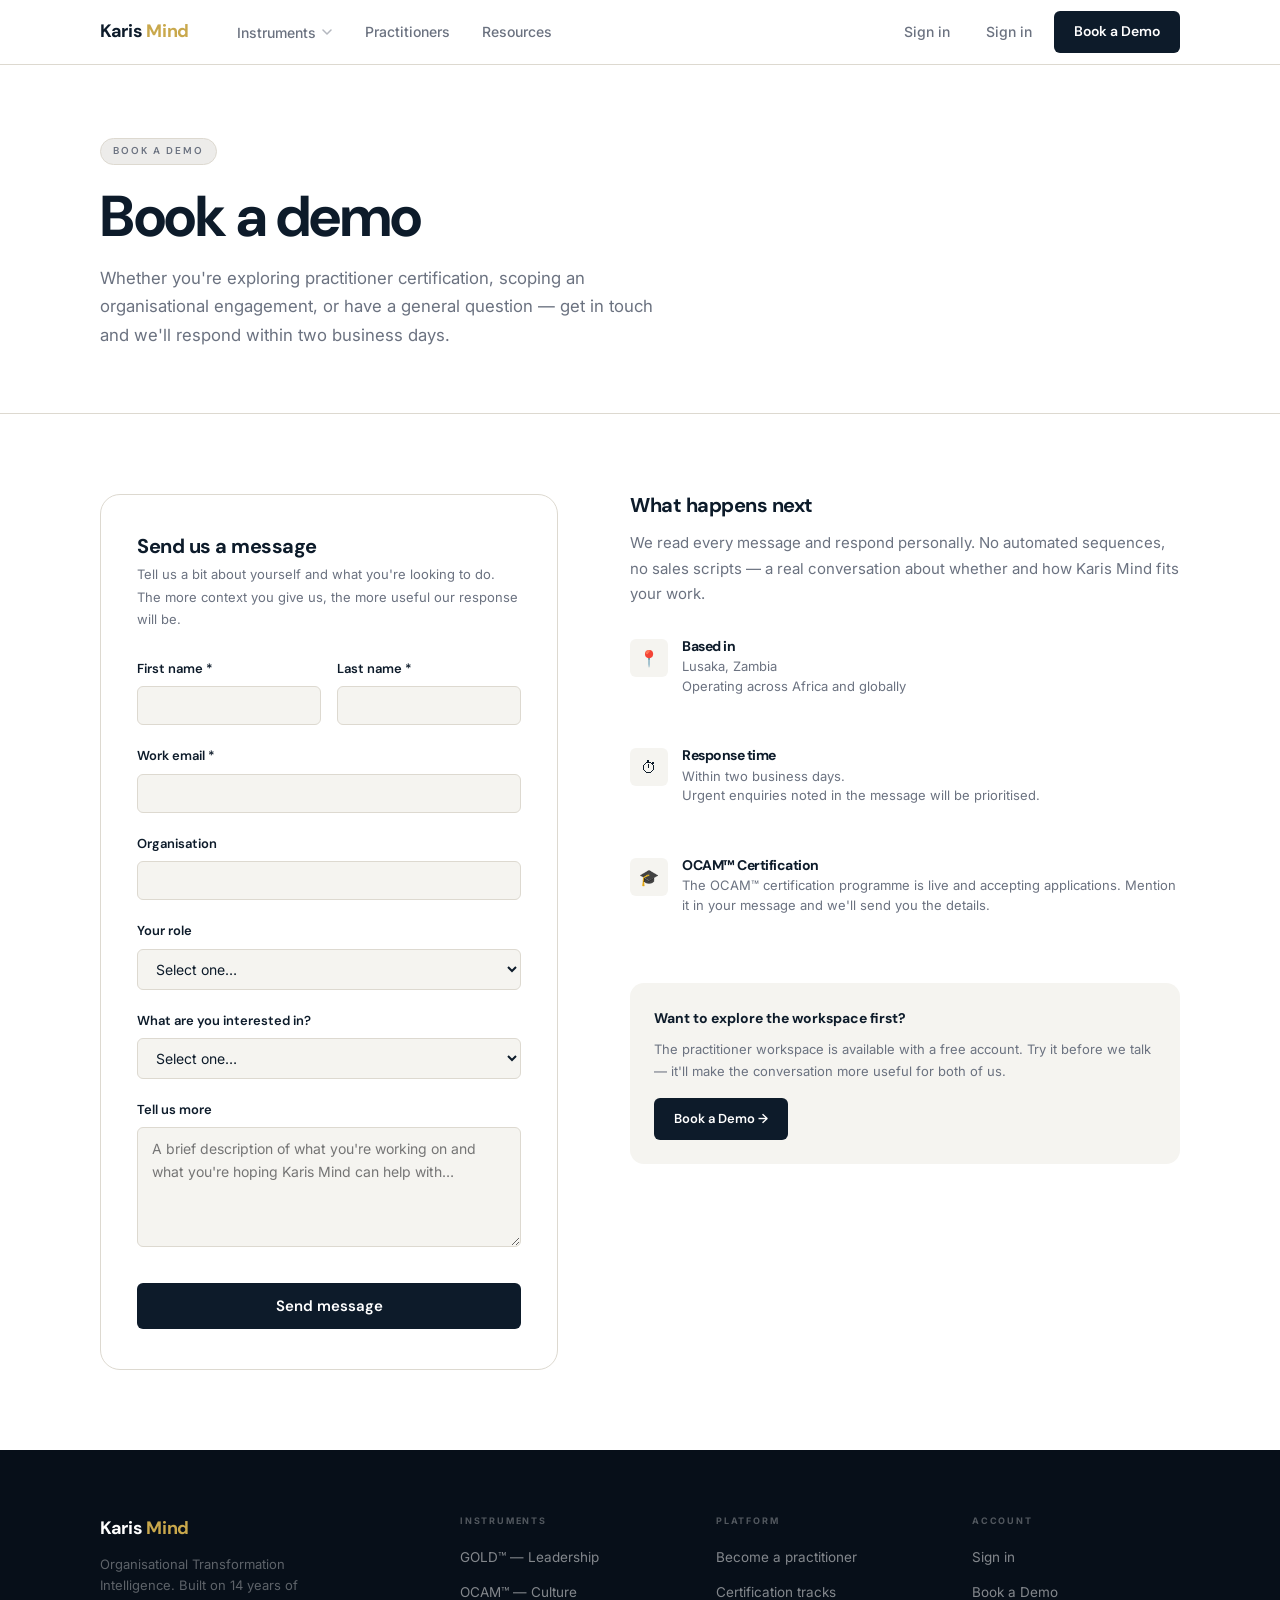
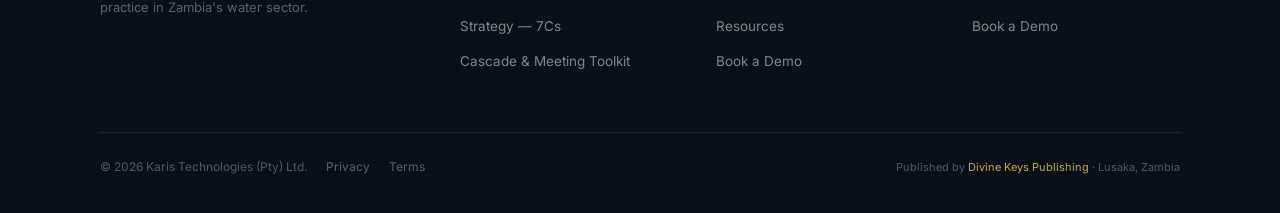
==== contact.html @ 975d2451 "Add files via upload" ====
<!DOCTYPE html>
<html lang="en">
<head>
<meta charset="UTF-8">
<meta name="viewport" content="width=device-width, initial-scale=1.0">
<title>Book a Demo — Karis Mind</title>
<meta name="description" content="Get in touch with the Karis Mind team. Practitioner access, partnerships, and general enquiries.">
<link rel="preconnect" href="https://fonts.googleapis.com">
<link rel="preconnect" href="https://fonts.gstatic.com" crossorigin>
<link href="https://fonts.googleapis.com/css2?family=DM+Sans:ital,opsz,wght@0,9..40,300;0,9..40,400;0,9..40,500;0,9..40,600;0,9..40,700;1,9..40,400&family=Inter:wght@300;400;500;600&display=swap" rel="stylesheet">
<link rel="stylesheet" href="css/tokens.css">
<link rel="stylesheet" href="css/global.css">
<link rel="stylesheet" href="css/components.css">
<link rel="stylesheet" href="css/pages.css">
</head>
<body>

<div id="site-nav"></div>

<!-- PAGE HERO -->
<section class="page-hero">
  <div class="container">
    <span class="eyebrow">Book a Demo</span>
    <h1>Book a demo</h1>
    <p>Whether you're exploring practitioner certification, scoping an organisational engagement, or have a general question — get in touch and we'll respond within two business days.</p>
  </div>
</section>


<!-- ═══════════════════════════════
     CONTACT FORM + INFO
═══════════════════════════════ -->
<section class="contact-section" style="background:var(--white)">
  <div class="container">
    <div class="contact-inner">

      <!-- Form -->
      <div class="contact-form-card">
        <h3 style="margin-bottom:6px">Send us a message</h3>
        <p style="font-size:13px;margin-bottom:28px">Tell us a bit about yourself and what you're looking to do. The more context you give us, the more useful our response will be.</p>

        <form id="contactForm" novalidate>
          <div class="form-row">
            <div class="form-group">
              <label class="form-label" for="fname">First name *</label>
              <input class="form-input" type="text" id="fname" name="fname" required autocomplete="given-name">
            </div>
            <div class="form-group">
              <label class="form-label" for="lname">Last name *</label>
              <input class="form-input" type="text" id="lname" name="lname" required autocomplete="family-name">
            </div>
          </div>

          <div class="form-group">
            <label class="form-label" for="email">Work email *</label>
            <input class="form-input" type="email" id="email" name="email" required autocomplete="email">
          </div>

          <div class="form-group">
            <label class="form-label" for="org">Organisation</label>
            <input class="form-input" type="text" id="org" name="org" autocomplete="organization">
          </div>

          <div class="form-group">
            <label class="form-label" for="role">Your role</label>
            <select class="form-select" id="role" name="role">
              <option value="">Select one…</option>
              <option>Executive Coach or Consultant</option>
              <option>HR or L&amp;D Leader</option>
              <option>Founder or Executive</option>
              <option>Academic or Researcher</option>
              <option>Other</option>
            </select>
          </div>

          <div class="form-group">
            <label class="form-label" for="interest">What are you interested in?</label>
            <select class="form-select" id="interest" name="interest">
              <option value="">Select one…</option>
              <option>Practitioner certification (OCAM™)</option>
              <option>Practitioner certification (GOLD™)</option>
              <option>Practitioner certification (Strategy)</option>
              <option>Deploying instruments with my organisation</option>
              <option>Partnership or integration</option>
              <option>General enquiry</option>
            </select>
          </div>

          <div class="form-group">
            <label class="form-label" for="message">Tell us more</label>
            <textarea class="form-textarea" id="message" name="message" placeholder="A brief description of what you're working on and what you're hoping Karis Mind can help with…"></textarea>
          </div>

          <button type="submit" class="btn-submit">Send message</button>
        </form>
      </div>

      <!-- Info -->
      <div class="contact-info">
        <h3>What happens next</h3>
        <p>We read every message and respond personally. No automated sequences, no sales scripts — a real conversation about whether and how Karis Mind fits your work.</p>

        <div class="contact-detail">
          <div class="contact-detail-icon">📍</div>
          <div>
            <h4>Based in</h4>
            <p>Lusaka, Zambia<br>Operating across Africa and globally</p>
          </div>
        </div>

        <div class="contact-detail">
          <div class="contact-detail-icon">⏱</div>
          <div>
            <h4>Response time</h4>
            <p>Within two business days.<br>Urgent enquiries noted in the message will be prioritised.</p>
          </div>
        </div>

        <div class="contact-detail">
          <div class="contact-detail-icon">🎓</div>
          <div>
            <h4>OCAM™ Certification</h4>
            <p>The OCAM™ certification programme is live and accepting applications. Mention it in your message and we'll send you the details.</p>
          </div>
        </div>

        <div style="margin-top:36px;background:var(--bg);border-radius:var(--radius-lg);padding:24px">
          <div style="font-family:var(--font-display);font-size:14px;font-weight:700;color:var(--ink);margin-bottom:8px">Want to explore the workspace first?</div>
          <p style="font-size:13px;margin-bottom:16px">The practitioner workspace is available with a free account. Try it before we talk — it'll make the conversation more useful for both of us.</p>
          <a href="contact.html" class="btn-primary" style="font-size:13px;padding:10px 20px">Book a Demo →</a>
        </div>
      </div>

    </div>
  </div>
</section>


<div id="site-footer"></div>
<script src="js/layout.js"></script>
<script src="js/nav.js"></script>
</body>
</html>
---- css/tokens.css ----
/* ============================================================
   KARIS MIND — Marketing Site Design Tokens
   css/tokens.css

   Single source of truth. Never use raw values in other files.
   ============================================================ */

:root {

  /* ── Brand colours ── */
  --navy:          #0D1B2A;
  --panel:         #223D56;
  --gold:          #C9A84C;
  --gold-light:    #FBF5E6;
  --gold-border:   rgba(201,168,76,.25);
  --gold-text:     #8B6B1A;

  /* ── Instrument accents ── */
  --teal:          #1D9E75;
  --teal-light:    #E6F7F2;
  --teal-border:   rgba(29,158,117,.25);
  --teal-text:     #0F5C43;

  --blue:          #378ADD;
  --blue-light:    #EBF4FF;
  --blue-border:   rgba(55,138,221,.25);
  --blue-text:     #1A5A9E;

  --cyan:          #00B2B8;
  --cyan-light:    #E0F7F7;

  --violet:        #7C5CBF;
  --violet-light:  #F0EBFF;

  /* ── Neutrals ── */
  --bg:            #F5F4F0;
  --bg-dark:       #EDECEA;
  --white:         #FFFFFF;
  --ink:           #0D1B2A;
  --muted:         #6B7280;
  --border:        #DDD9D0;
  --border-light:  #EDECEA;

  /* ── Typography ── */
  --font-display:  'DM Sans', sans-serif;
  --font-body:     'Inter', sans-serif;

  /* ── Spacing scale ── */
  --space-1:  4px;
  --space-2:  8px;
  --space-3:  12px;
  --space-4:  16px;
  --space-5:  20px;
  --space-6:  24px;
  --space-8:  32px;
  --space-10: 40px;
  --space-12: 48px;
  --space-16: 64px;
  --space-20: 80px;
  --space-22: 88px;

  /* ── Border radius ── */
  --radius-sm:   6px;
  --radius-md:   10px;
  --radius-lg:   14px;
  --radius-xl:   20px;
  --radius-full: 999px;

  /* ── Shadows ── */
  --shadow-sm:  0 2px 8px rgba(13,27,42,.06);
  --shadow-md:  0 8px 28px rgba(13,27,42,.09);
  --shadow-lg:  0 16px 48px rgba(13,27,42,.12);
  --shadow-xl:  0 24px 64px rgba(13,27,42,.14);

  /* ── Transitions ── */
  --ease:       .15s ease;
  --ease-md:    .2s ease;
}
---- css/global.css ----
/* ============================================================
   KARIS MIND — Global Styles
   css/global.css

   Resets, base typography, body, container, shared utilities.
   ============================================================ */

*, *::before, *::after { box-sizing: border-box; margin: 0; padding: 0; }
html { scroll-behavior: smooth; }

body {
  font-family: var(--font-body);
  background: var(--bg);
  color: var(--ink);
  font-size: 15px;
  line-height: 1.65;
  -webkit-font-smoothing: antialiased;
}

/* ── Typography scale ── */
h1, h2, h3, h4 {
  font-family: var(--font-display);
  line-height: 1.1;
  letter-spacing: -0.5px;
  color: var(--ink);
}
h1 { font-size: clamp(2.4rem, 5vw, 3.6rem); font-weight: 700; letter-spacing: -1.5px; }
h2 { font-size: clamp(1.8rem, 3.5vw, 2.6rem); font-weight: 700; letter-spacing: -1px; }
h3 { font-size: 1.25rem; font-weight: 700; }
h4 { font-size: 1rem; font-weight: 700; }
p  { color: var(--muted); line-height: 1.7; }
a  { color: inherit; text-decoration: none; }
ul { list-style: none; }

/* ── Layout ── */
.container {
  max-width: 1160px;
  margin: 0 auto;
  padding: 0 var(--space-10);
}

/* ── Eyebrow label ── */
.eyebrow {
  display: inline-block;
  font-family: var(--font-display);
  font-size: 10px;
  font-weight: 600;
  letter-spacing: 2px;
  text-transform: uppercase;
  margin-bottom: 14px;
}

/* ── Section header ── */
.section-header {
  text-align: center;
  margin-bottom: var(--space-12);
}
.section-header h2 { margin-bottom: 12px; }
.section-header p  { max-width: 540px; margin: 0 auto; }
.section-header .eyebrow {
  background: var(--bg-dark);
  color: var(--muted);
  border: 1px solid var(--border);
  padding: 4px 12px;
  border-radius: var(--radius-full);
}

/* ── Shared buttons ── */
.btn-primary {
  display: inline-block;
  background: var(--navy);
  color: var(--white);
  font-family: var(--font-display);
  font-weight: 600;
  font-size: 14px;
  padding: 12px 26px;
  border-radius: var(--radius-sm);
  transition: opacity var(--ease);
}
.btn-primary:hover { opacity: .82; }

.btn-ghost {
  display: inline-block;
  background: transparent;
  color: var(--ink);
  font-family: var(--font-display);
  font-weight: 500;
  font-size: 14px;
  padding: 12px 26px;
  border-radius: var(--radius-sm);
  border: 1.5px solid var(--border);
  transition: border-color var(--ease), background var(--ease);
}
.btn-ghost:hover { border-color: var(--muted); background: var(--bg); }

.btn-gold {
  display: inline-block;
  background: var(--gold);
  color: var(--navy);
  font-family: var(--font-display);
  font-size: 14px;
  font-weight: 700;
  padding: 12px 26px;
  border-radius: var(--radius-sm);
  transition: background var(--ease-md);
}
.btn-gold:hover { background: #b8922e; }

.btn-ghost-white {
  display: inline-block;
  background: transparent;
  color: rgba(255,255,255,.75);
  font-family: var(--font-display);
  font-size: 14px;
  font-weight: 500;
  padding: 12px 22px;
  border-radius: var(--radius-sm);
  border: 1px solid rgba(255,255,255,.2);
  transition: color var(--ease), border-color var(--ease);
}
.btn-ghost-white:hover { color: var(--white); border-color: rgba(255,255,255,.45); }

/* ── Responsive ── */
@media (max-width: 768px) {
  .container { padding: 0 var(--space-6); }
}
---- css/components.css ----
/* ============================================================
   KARIS MIND — Component Styles
   css/components.css

   Nav, footer, instrument cards, tool cards, badges,
   testimonials, audience tabs.
   ============================================================ */


/* ════════════════════════════════════
   SITE NAV
════════════════════════════════════ */
.site-nav {
  position: sticky;
  top: 0;
  z-index: 300;
  background: var(--white);
  border-bottom: 1px solid var(--border);
}
.nav-inner {
  display: flex;
  align-items: center;
  height: 64px;
  gap: 0;
}
.nav-logo {
  font-family: var(--font-display);
  font-size: 18px;
  font-weight: 700;
  color: var(--ink);
  margin-right: 32px;
  flex-shrink: 0;
  letter-spacing: -0.3px;
}
.nav-logo span { color: var(--gold); }

.nav-menu {
  display: flex;
  align-items: center;
  gap: 0;
  flex: 1;
  height: 64px;
}
.nav-item {
  position: relative;
  height: 100%;
  display: flex;
  align-items: center;
}
.nav-trigger {
  display: flex;
  align-items: center;
  gap: 5px;
  padding: 0 16px;
  height: 100%;
  font-size: 14px;
  font-weight: 500;
  color: var(--muted);
  background: none;
  border: none;
  cursor: pointer;
  white-space: nowrap;
  transition: color var(--ease);
  font-family: var(--font-body);
}
.nav-trigger:hover  { color: var(--ink); }
.nav-trigger svg    { opacity: .5; transition: transform var(--ease-md), opacity var(--ease); }
.nav-item:hover > .nav-trigger      { color: var(--ink); }
.nav-item:hover > .nav-trigger svg  { transform: rotate(180deg); opacity: 1; }

/* Mega dropdown */
.mega-drop {
  display: none;
  position: absolute;
  top: 100%;
  left: 50%;
  transform: translateX(-50%);
  background: var(--white);
  border: 1px solid var(--border);
  border-radius: var(--radius-lg);
  box-shadow: var(--shadow-xl);
  padding: 28px 32px;
  z-index: 400;
}
.nav-item:hover .mega-drop { display: flex; gap: 0; }

/* Simple dropdown */
.simple-drop {
  display: none;
  position: absolute;
  top: 100%;
  left: 0;
  background: var(--white);
  border: 1px solid var(--border);
  border-radius: var(--radius-md);
  box-shadow: var(--shadow-md);
  padding: 6px 0;
  min-width: 210px;
  z-index: 400;
}
.nav-item:hover .simple-drop { display: block; }
.simple-drop a {
  display: flex;
  align-items: center;
  gap: 10px;
  padding: 10px 18px;
  font-size: 14px;
  color: var(--ink);
  transition: background var(--ease);
}
.simple-drop a:hover { background: var(--bg); }
.drop-dot { width: 8px; height: 8px; border-radius: 50%; flex-shrink: 0; }

/* Mega columns */
.mega-col { min-width: 220px; }
.mega-col + .mega-col { border-left: 1px solid var(--border); padding-left: 28px; margin-left: 4px; }
.mega-col-label {
  font-size: 9px;
  font-weight: 700;
  letter-spacing: 1.8px;
  text-transform: uppercase;
  color: var(--muted);
  margin-bottom: 12px;
  padding-bottom: 8px;
  border-bottom: 1px solid var(--border);
}
.mega-link {
  display: flex;
  align-items: flex-start;
  gap: 12px;
  padding: 10px 0;
  transition: opacity var(--ease);
}
.mega-link:hover { opacity: .7; }
.mega-link-dot  { width: 10px; height: 10px; border-radius: 50%; flex-shrink: 0; margin-top: 4px; }
.mega-link-name { font-family: var(--font-display); font-size: 14px; font-weight: 600; color: var(--ink); line-height: 1.3; }
.mega-link-sub  { font-size: 12px; color: var(--muted); line-height: 1.5; margin-top: 2px; }
.mega-divider   { height: 1px; background: var(--border); margin: 8px 0; }
.mega-section-label {
  font-size: 9px;
  font-weight: 700;
  letter-spacing: 1.5px;
  text-transform: uppercase;
  color: var(--muted);
  padding: 8px 0 4px;
}

/* Nav right */
.nav-right { display: flex; align-items: center; gap: 8px; margin-left: auto; flex-shrink: 0; }
.btn-signin {
  font-size: 14px;
  font-weight: 500;
  color: var(--muted);
  padding: 8px 14px;
  transition: color var(--ease);
}
.btn-signin:hover { color: var(--ink); }
.btn-nav-primary {
  background: var(--navy);
  color: var(--white);
  font-family: var(--font-display);
  font-size: 14px;
  font-weight: 600;
  padding: 9px 20px;
  border-radius: var(--radius-sm);
  transition: opacity var(--ease);
}
.btn-nav-primary:hover { opacity: .82; }
.btn-nav-ghost {
  font-size: 14px;
  font-weight: 500;
  color: var(--muted);
  padding: 9px 16px;
  border-radius: var(--radius-sm);
  border: 1.5px solid var(--border);
  transition: color var(--ease), border-color var(--ease);
}
.btn-nav-ghost:hover { color: var(--ink); border-color: var(--muted); }

/* Hamburger + mobile */
.nav-hamburger {
  display: none;
  align-items: center;
  justify-content: center;
  width: 36px; height: 36px;
  margin-left: auto;
  color: var(--ink);
  background: none;
  border: none;
  cursor: pointer;
}
.nav-mobile {
  display: none;
  background: var(--white);
  border-top: 1px solid var(--border);
  padding: 12px 0 24px;
}
.nav-mobile.open { display: block; }
.mob-label {
  font-size: 9px;
  font-weight: 700;
  letter-spacing: 1.8px;
  text-transform: uppercase;
  color: var(--muted);
  padding: 12px 24px 4px;
}
.nav-mobile a { display: block; padding: 10px 24px; font-size: 14px; color: var(--ink); }
.mob-divider  { height: 1px; background: var(--border); margin: 10px 24px; }
.mob-actions  { display: flex; gap: 10px; padding: 16px 24px 0; }
.mob-actions a { flex: 1; text-align: center; padding: 10px; border-radius: var(--radius-sm); font-size: 14px; font-weight: 600; font-family: var(--font-display); }
.btn-mo-ghost { border: 1.5px solid var(--border); color: var(--ink); }
.btn-mo-solid { background: var(--navy); color: var(--white); }


/* ════════════════════════════════════
   INSTRUMENT CARDS
════════════════════════════════════ */
.instr-grid { display: grid; grid-template-columns: repeat(3, 1fr); gap: 20px; }
.instr-card {
  background: var(--white);
  border: 1.5px solid var(--border);
  border-radius: var(--radius-xl);
  padding: 34px 30px 30px;
  position: relative;
  overflow: hidden;
  transition: box-shadow var(--ease-md), transform var(--ease-md);
}
.instr-card:hover {
  box-shadow: var(--shadow-md);
  transform: translateY(-3px);
}
.instr-card::before {
  content: '';
  position: absolute;
  top: 0; left: 0; right: 0;
  height: 3px;
}
.instr-card.gold::before { background: var(--gold); }
.instr-card.teal::before { background: var(--teal); }
.instr-card.blue::before { background: var(--blue); }

/* Instrument badge */
.ic-badge {
  display: inline-flex;
  align-items: center;
  gap: 7px;
  font-size: 10px;
  font-weight: 700;
  letter-spacing: 1px;
  text-transform: uppercase;
  padding: 4px 11px;
  border-radius: var(--radius-full);
  margin-bottom: 18px;
}
.ic-badge.gold { background: var(--gold-light);  color: var(--gold-text); border: 1px solid var(--gold-border); }
.ic-badge.teal { background: var(--teal-light);  color: var(--teal-text); border: 1px solid var(--teal-border); }
.ic-badge.blue { background: var(--blue-light);  color: var(--blue-text); border: 1px solid var(--blue-border); }
.ic-badge-dot  { width: 7px; height: 7px; border-radius: 50%; }
.ic-badge.gold .ic-badge-dot { background: var(--gold); }
.ic-badge.teal .ic-badge-dot { background: var(--teal); }
.ic-badge.blue .ic-badge-dot { background: var(--blue); }

.instr-card h3    { color: var(--ink); font-size: 1.15rem; margin-bottom: 10px; }
.instr-card .ic-desc { font-size: 13px; color: var(--muted); line-height: 1.65; margin-bottom: 20px; }

.ic-dims { display: flex; flex-direction: column; gap: 7px; margin-bottom: 26px; }
.ic-dim  {
  display: flex;
  align-items: center;
  gap: 8px;
  font-size: 13px;
  color: var(--ink);
}
.ic-dim::before { content: ''; width: 5px; height: 5px; border-radius: 50%; flex-shrink: 0; }
.instr-card.gold .ic-dim::before { background: var(--gold); }
.instr-card.teal .ic-dim::before { background: var(--teal); }
.instr-card.blue .ic-dim::before { background: var(--blue); }

.ic-link {
  font-size: 12px;
  font-weight: 700;
  display: inline-flex;
  align-items: center;
  gap: 5px;
  transition: gap var(--ease);
}
.ic-link:hover { gap: 9px; }
.instr-card.gold .ic-link { color: var(--gold-text); }
.instr-card.teal .ic-link { color: var(--teal-text); }
.instr-card.blue .ic-link { color: var(--blue-text); }


/* ════════════════════════════════════
   TOOL CARDS (dark band)
════════════════════════════════════ */
.tools-band { background: var(--panel); padding: 72px 0; }
.tools-inner { display: grid; grid-template-columns: 1fr 1fr; gap: 64px; align-items: center; }
.tools-text .eyebrow { color: rgba(255,255,255,.35); background: rgba(255,255,255,.07); border: 1px solid rgba(255,255,255,.1); padding: 4px 12px; border-radius: var(--radius-full); }
.tools-text h2 { color: var(--white); margin-bottom: 14px; }
.tools-text p  { color: rgba(255,255,255,.55); font-size: 15px; line-height: 1.7; }
.tools-cards   { display: flex; flex-direction: column; gap: 14px; }
.tool-card {
  background: rgba(255,255,255,.06);
  border: 1px solid rgba(255,255,255,.1);
  border-radius: var(--radius-lg);
  padding: 22px 26px;
  display: flex;
  align-items: flex-start;
  gap: 16px;
  transition: background var(--ease-md);
}
.tool-card:hover { background: rgba(255,255,255,.10); }
.tool-icon {
  width: 38px; height: 38px;
  border-radius: 9px;
  display: flex; align-items: center; justify-content: center;
  flex-shrink: 0;
  font-size: 16px;
}
.tool-icon.violet { background: rgba(124,92,191,.3); }
.tool-icon.cyan   { background: rgba(0,178,184,.25); }
.tool-name { font-family: var(--font-display); font-size: 14px; font-weight: 700; color: var(--white); margin-bottom: 4px; }
.tool-sub  { font-size: 12px; color: rgba(255,255,255,.5); line-height: 1.55; }
.tool-gate {
  display: inline-block;
  margin-top: 8px;
  font-size: 10px;
  font-weight: 700;
  letter-spacing: .5px;
  text-transform: uppercase;
  color: var(--gold);
  background: rgba(201,168,76,.15);
  border: 1px solid rgba(201,168,76,.3);
  border-radius: 4px;
  padding: 2px 8px;
}


/* ════════════════════════════════════
   AUDIENCE TABS
════════════════════════════════════ */
.audience-section { background: var(--white); padding: var(--space-22) 0; }
.aud-tabs {
  display: flex;
  gap: 4px;
  background: var(--bg);
  border-radius: var(--radius-md);
  padding: 4px;
  max-width: 580px;
  margin: 0 auto 48px;
}
.aud-tab {
  flex: 1;
  padding: 10px 14px;
  border-radius: var(--radius-sm);
  font-size: 13px; font-weight: 600;
  color: var(--muted);
  text-align: center;
  cursor: pointer;
  border: none;
  background: none;
  font-family: var(--font-body);
  transition: all var(--ease-md);
}
.aud-tab.active { background: var(--white); color: var(--ink); box-shadow: var(--shadow-sm); }
.aud-panel { display: none; }
.aud-panel.active { display: grid; grid-template-columns: 1fr 1fr; gap: 56px; align-items: start; }
.aud-narrative h3 { margin-bottom: 12px; }
.aud-narrative p  { margin-bottom: 24px; }
.benefit-stack { display: flex; flex-direction: column; gap: 14px; }
.benefit-card  {
  background: var(--bg);
  border-radius: var(--radius-lg);
  padding: 18px 20px;
  display: flex;
  gap: 14px;
  align-items: flex-start;
}
.benefit-icon {
  width: 36px; height: 36px;
  border-radius: var(--radius-sm);
  display: flex; align-items: center; justify-content: center;
  flex-shrink: 0; font-size: 1.1rem;
}
.benefit-card h4 { font-family: var(--font-display); font-size: 14px; font-weight: 700; color: var(--ink); margin-bottom: 4px; }
.benefit-card p  { font-size: 13px; color: var(--muted); line-height: 1.55; }


/* ════════════════════════════════════
   TESTIMONIALS
════════════════════════════════════ */
.test-section { background: var(--bg); padding: var(--space-22) 0; }
.test-grid { display: grid; grid-template-columns: repeat(3, 1fr); gap: 20px; }
.test-card { border-radius: var(--radius-xl); padding: 32px; position: relative; }
.test-card.gold-t { background: var(--gold-light);  border: 1px solid rgba(201,168,76,.18); }
.test-card.teal-t { background: var(--teal-light);  border: 1px solid rgba(29,158,117,.18); }
.test-card.blue-t { background: var(--blue-light);  border: 1px solid rgba(55,138,221,.18); }
.test-tag {
  position: absolute; top: 20px; right: 20px;
  font-size: 9px; font-weight: 700; letter-spacing: .8px; text-transform: uppercase;
  padding: 3px 9px; border-radius: var(--radius-full);
}
.tag-gold { background: rgba(201,168,76,.18); color: #7a5c10; }
.tag-teal { background: rgba(29,158,117,.18); color: #0e5e44; }
.tag-blue { background: rgba(55,138,221,.18); color: #1A5A9E; }
.qmark { font-size: 3rem; line-height: .6; opacity: .2; margin-bottom: 14px; font-family: Georgia, serif; }
.test-card blockquote { font-size: 14px; color: var(--ink); font-style: italic; margin-bottom: 22px; line-height: 1.7; }
.test-author { display: flex; align-items: center; gap: 12px; }
.test-avatar {
  width: 38px; height: 38px; border-radius: 50%;
  display: flex; align-items: center; justify-content: center;
  font-weight: 700; font-size: 13px; color: var(--white); flex-shrink: 0;
}
.av-gold { background: var(--gold); }
.av-teal { background: var(--teal); }
.av-blue { background: var(--blue); }
.test-name { font-size: 14px; font-weight: 700; color: var(--ink); }
.test-role { font-size: 12px; color: var(--muted); }


/* ════════════════════════════════════
   CTA BANDS
════════════════════════════════════ */
.cta-band { background: var(--navy); padding: 72px 0; text-align: center; }
.cta-band-inner { max-width: 600px; margin: 0 auto; }
.cta-band .eyebrow {
  color: var(--gold);
  background: rgba(201,168,76,.12);
  border: 1px solid rgba(201,168,76,.25);
  padding: 4px 12px;
  border-radius: var(--radius-full);
}
.cta-band h2   { color: var(--white); margin-bottom: 14px; margin-top: 6px; }
.cta-band p    { color: rgba(255,255,255,.55); font-size: 15px; line-height: 1.7; margin-bottom: 28px; }
.cta-actions   { display: flex; align-items: center; justify-content: center; gap: 12px; flex-wrap: wrap; }


/* ════════════════════════════════════
   SITE FOOTER
════════════════════════════════════ */
.site-footer { background: #070f19; padding: 64px 0 36px; }
.footer-grid {
  display: grid;
  grid-template-columns: 1.5fr 1fr 1fr 1fr;
  gap: 48px;
  margin-bottom: 48px;
}
.footer-logo {
  font-family: var(--font-display);
  font-size: 18px; font-weight: 700;
  color: var(--white); letter-spacing: -0.3px;
  margin-bottom: 10px; display: block;
}
.footer-logo span { color: var(--gold); }
.footer-tag { font-size: 13px; color: rgba(255,255,255,.35); line-height: 1.65; max-width: 220px; }
.footer-col-label { font-size: 9px; font-weight: 700; letter-spacing: 1.8px; text-transform: uppercase; color: rgba(255,255,255,.3); margin-bottom: 16px; }
.footer-col ul li { margin-bottom: 10px; }
.footer-col ul a  { font-size: 13.5px; color: rgba(255,255,255,.5); transition: color var(--ease); }
.footer-col ul a:hover { color: var(--white); }
.footer-bottom {
  border-top: 1px solid rgba(255,255,255,.08);
  padding-top: 24px;
  display: flex;
  align-items: center;
  justify-content: space-between;
  flex-wrap: wrap;
  gap: 12px;
}
.footer-legal { font-size: 12px; color: rgba(255,255,255,.3); }
.footer-legal a { color: rgba(255,255,255,.35); margin-left: 16px; transition: color var(--ease); }
.footer-legal a:hover { color: rgba(255,255,255,.7); }
.footer-badge { font-size: 11px; color: rgba(255,255,255,.3); }
.footer-badge span { color: var(--gold); }


/* ════════════════════════════════════
   RESPONSIVE
════════════════════════════════════ */
@media (max-width: 1024px) {
  .tools-inner        { grid-template-columns: 1fr; gap: 40px; }
  .aud-panel.active   { grid-template-columns: 1fr; gap: 40px; }
  .instr-grid         { grid-template-columns: 1fr 1fr; }
  .test-grid          { grid-template-columns: 1fr; gap: 16px; }
  .footer-grid        { grid-template-columns: 1fr 1fr; gap: 32px; }
}
@media (max-width: 768px) {
  .nav-menu, .nav-right { display: none; }
  .nav-hamburger        { display: flex; }
  .instr-grid           { grid-template-columns: 1fr; }
  .aud-tabs             { flex-direction: column; }
  .footer-grid          { grid-template-columns: 1fr; }
  .footer-bottom        { flex-direction: column; text-align: center; }
}
@media (max-width: 480px) {
  .cta-actions { flex-direction: column; }
  .cta-actions a { text-align: center; width: 100%; }
}
---- css/pages.css ----
/* ============================================================
   KARIS MIND — Page-Specific Styles
   css/pages.css

   Hero sections, page-level layouts, and styles that are
   specific to one page. Shared components live in components.css.
   ============================================================ */


/* ════════════════════════════════════
   HERO — index.html
════════════════════════════════════ */
.hero {
  background: var(--white);
  padding: 100px 0 88px;
  text-align: center;
  overflow: hidden;
}
.hero-eyebrow {
  background: var(--gold-light);
  color: var(--gold-text);
  border: 1px solid var(--gold-border);
  padding: 4px 12px;
  border-radius: var(--radius-full);
}
.hero h1 {
  color: var(--ink);
  margin: 0 auto 18px;
  max-width: 760px;
}
.hero h1 em { font-style: italic; color: var(--gold); }
.hero > .container > p {
  font-size: 1.05rem;
  margin: 0 auto 36px;
  max-width: 520px;
}
.hero-ctas { display: flex; gap: 12px; flex-wrap: wrap; justify-content: center; }

/* Instruments section (index) */
.instruments-section { background: var(--bg); padding: var(--space-22) 0; }


/* ════════════════════════════════════
   PAGE HERO — inner pages
════════════════════════════════════ */
.page-hero {
  background: var(--white);
  padding: 72px 0 64px;
  border-bottom: 1px solid var(--border);
}
.page-hero .eyebrow {
  background: var(--bg-dark);
  color: var(--muted);
  border: 1px solid var(--border);
  padding: 4px 12px;
  border-radius: var(--radius-full);
}
.page-hero h1 { margin: 6px 0 16px; max-width: 680px; }
.page-hero p  { font-size: 1.05rem; max-width: 580px; line-height: 1.7; }


/* ════════════════════════════════════
   INSTRUMENTS PAGE — instruments.html
════════════════════════════════════ */
.instr-detail-section { padding: 80px 0; }
.instr-detail-section + .instr-detail-section { border-top: 1px solid var(--border); }

.instr-detail-inner {
  display: grid;
  grid-template-columns: 1fr 1.4fr;
  gap: 72px;
  align-items: start;
}
.instr-detail-inner.reverse { direction: rtl; }
.instr-detail-inner.reverse > * { direction: ltr; }

.instr-detail-label {
  display: flex;
  align-items: center;
  gap: 10px;
  margin-bottom: 20px;
}
.instr-detail-pip {
  width: 12px; height: 12px; border-radius: 50%; flex-shrink: 0;
}
.instr-detail-name {
  font-family: var(--font-display);
  font-size: 11px;
  font-weight: 700;
  letter-spacing: 1.5px;
  text-transform: uppercase;
  color: var(--muted);
}
.instr-detail-section h2 { margin-bottom: 14px; }
.instr-detail-section > .container > .instr-detail-inner p { max-width: none; margin-bottom: 24px; }

/* Subscale grid */
.subscale-grid {
  display: grid;
  grid-template-columns: 1fr 1fr;
  gap: 12px;
}
.subscale-card {
  background: var(--white);
  border: 1.5px solid var(--border);
  border-radius: var(--radius-md);
  padding: 18px 20px;
  transition: box-shadow var(--ease-md);
}
.subscale-card:hover { box-shadow: var(--shadow-sm); }
.subscale-num {
  font-size: 10px;
  font-weight: 700;
  letter-spacing: 1px;
  text-transform: uppercase;
  margin-bottom: 6px;
}
.subscale-card h4 { font-size: 14px; margin-bottom: 4px; }
.subscale-card p  { font-size: 12px; line-height: 1.6; }

/* Stage rail — strategy */
.stage-rail { display: flex; flex-direction: column; gap: 10px; }
.stage-row {
  display: flex;
  align-items: flex-start;
  gap: 16px;
  background: var(--white);
  border: 1.5px solid var(--border);
  border-radius: var(--radius-md);
  padding: 16px 20px;
  transition: box-shadow var(--ease-md);
}
.stage-row:hover { box-shadow: var(--shadow-sm); }
.stage-num {
  width: 28px; height: 28px;
  border-radius: 50%;
  display: flex; align-items: center; justify-content: center;
  font-family: var(--font-display);
  font-size: 12px; font-weight: 700;
  color: var(--white);
  flex-shrink: 0;
}
.stage-row h4 { font-size: 14px; margin-bottom: 3px; }
.stage-row p  { font-size: 12px; line-height: 1.6; }

/* GOLD dimensions */
.gold-dims { display: grid; grid-template-columns: 1fr 1fr; gap: 12px; }
.gold-dim-card {
  background: var(--gold-light);
  border: 1px solid var(--gold-border);
  border-radius: var(--radius-md);
  padding: 20px;
}
.gold-dim-card h4 { color: var(--gold-text); font-size: 14px; margin-bottom: 6px; }
.gold-dim-card p  { font-size: 12px; line-height: 1.6; color: #6B5020; }


/* ════════════════════════════════════
   PRACTITIONERS PAGE — practitioners.html
════════════════════════════════════ */
.prac-section { padding: 80px 0; }
.prac-section + .prac-section { border-top: 1px solid var(--border); }

.cert-track-grid { display: grid; grid-template-columns: repeat(3, 1fr); gap: 20px; margin-top: 40px; }
.cert-card {
  background: var(--white);
  border: 1.5px solid var(--border);
  border-radius: var(--radius-xl);
  padding: 32px 28px;
  position: relative;
  overflow: hidden;
  transition: box-shadow var(--ease-md);
}
.cert-card:hover { box-shadow: var(--shadow-md); }
.cert-card::before { content: ''; position: absolute; top: 0; left: 0; right: 0; height: 3px; }
.cert-card.gold::before { background: var(--gold); }
.cert-card.teal::before { background: var(--teal); }
.cert-card.blue::before { background: var(--blue); }
.cert-card h3 { font-size: 1.1rem; margin: 16px 0 10px; }
.cert-card p  { font-size: 13px; line-height: 1.65; margin-bottom: 20px; }
.cert-features { display: flex; flex-direction: column; gap: 8px; }
.cert-feature {
  display: flex;
  align-items: center;
  gap: 9px;
  font-size: 13px;
  color: var(--ink);
}
.cert-feature::before { content: ''; width: 5px; height: 5px; border-radius: 50%; flex-shrink: 0; }
.cert-card.gold .cert-feature::before { background: var(--gold); }
.cert-card.teal .cert-feature::before { background: var(--teal); }
.cert-card.blue .cert-feature::before { background: var(--blue); }

/* How it works steps */
.how-steps { display: grid; grid-template-columns: repeat(4, 1fr); gap: 24px; margin-top: 40px; }
.how-step { text-align: center; }
.how-step-num {
  width: 44px; height: 44px;
  border-radius: 50%;
  background: var(--navy);
  color: var(--white);
  font-family: var(--font-display);
  font-weight: 700;
  font-size: 16px;
  display: flex; align-items: center; justify-content: center;
  margin: 0 auto 16px;
}
.how-step h4 { margin-bottom: 8px; font-size: 15px; }
.how-step p  { font-size: 13px; line-height: 1.65; }

/* Role cards */
.role-grid { display: grid; grid-template-columns: repeat(3, 1fr); gap: 20px; margin-top: 40px; }
.role-card {
  background: var(--bg);
  border-radius: var(--radius-lg);
  padding: 28px 24px;
}
.role-card h3  { font-size: 1.05rem; margin-bottom: 10px; }
.role-card p   { font-size: 13px; line-height: 1.65; }
.role-tag {
  display: inline-block;
  font-size: 10px;
  font-weight: 700;
  letter-spacing: .8px;
  text-transform: uppercase;
  padding: 3px 10px;
  border-radius: var(--radius-full);
  margin-bottom: 14px;
}


/* ════════════════════════════════════
   RESOURCES PAGE — resources.html
════════════════════════════════════ */
.resources-section { padding: 80px 0; }
.resources-section + .resources-section { border-top: 1px solid var(--border); }

.book-inner {
  display: grid;
  grid-template-columns: 220px 1fr;
  gap: 56px;
  align-items: start;
}
.book-cover {
  background: var(--navy);
  border-radius: var(--radius-lg);
  aspect-ratio: 2/3;
  display: flex;
  flex-direction: column;
  align-items: center;
  justify-content: center;
  padding: 28px 20px;
  text-align: center;
}
.book-cover-title {
  font-family: var(--font-display);
  font-size: 15px;
  font-weight: 700;
  color: var(--white);
  line-height: 1.3;
  margin-bottom: 12px;
}
.book-cover-author { font-size: 11px; color: rgba(255,255,255,.5); }
.book-cover-accent {
  width: 32px; height: 3px;
  background: var(--gold);
  border-radius: 2px;
  margin: 0 auto 16px;
}

.framework-grid { display: grid; grid-template-columns: repeat(3, 1fr); gap: 20px; margin-top: 40px; }
.framework-card {
  background: var(--white);
  border: 1.5px solid var(--border);
  border-radius: var(--radius-lg);
  padding: 28px 24px;
  transition: box-shadow var(--ease-md);
}
.framework-card:hover { box-shadow: var(--shadow-sm); }
.framework-card h3 { font-size: 1.05rem; margin-bottom: 10px; }
.framework-card p  { font-size: 13px; line-height: 1.65; }
.framework-tag {
  display: inline-block;
  font-size: 10px; font-weight: 700; letter-spacing: .8px; text-transform: uppercase;
  padding: 3px 10px; border-radius: var(--radius-full); margin-bottom: 14px;
}

/* Glossary */
.glossary-grid { display: grid; grid-template-columns: 1fr 1fr; gap: 16px; margin-top: 40px; }
.glossary-entry {
  background: var(--bg);
  border-radius: var(--radius-md);
  padding: 20px 22px;
  border-left: 3px solid var(--border);
}
.glossary-entry.teal-accent { border-left-color: var(--teal); }
.glossary-entry.gold-accent  { border-left-color: var(--gold); }
.glossary-entry.blue-accent  { border-left-color: var(--blue); }
.glossary-entry h4 { font-size: 14px; margin-bottom: 6px; }
.glossary-entry p  { font-size: 13px; line-height: 1.65; }


/* ════════════════════════════════════
   CONTACT PAGE — contact.html
════════════════════════════════════ */
.contact-section { padding: 80px 0; }
.contact-inner {
  display: grid;
  grid-template-columns: 1fr 1.2fr;
  gap: 72px;
  align-items: start;
}
.contact-form-card {
  background: var(--white);
  border: 1.5px solid var(--border);
  border-radius: var(--radius-xl);
  padding: 40px 36px;
}
.form-group { margin-bottom: 20px; }
.form-label {
  display: block;
  font-size: 13px;
  font-weight: 600;
  color: var(--ink);
  margin-bottom: 7px;
  font-family: var(--font-display);
}
.form-input, .form-select, .form-textarea {
  width: 100%;
  font-family: var(--font-body);
  font-size: 14px;
  color: var(--ink);
  background: var(--bg);
  border: 1.5px solid var(--border);
  border-radius: var(--radius-sm);
  padding: 10px 14px;
  transition: border-color var(--ease);
  outline: none;
}
.form-input:focus, .form-select:focus, .form-textarea:focus {
  border-color: var(--navy);
  background: var(--white);
}
.form-textarea { resize: vertical; min-height: 120px; line-height: 1.6; }
.form-row { display: grid; grid-template-columns: 1fr 1fr; gap: 16px; }
.btn-submit {
  width: 100%;
  background: var(--navy);
  color: var(--white);
  font-family: var(--font-display);
  font-size: 15px;
  font-weight: 600;
  padding: 13px;
  border-radius: var(--radius-sm);
  border: none;
  cursor: pointer;
  transition: opacity var(--ease);
  margin-top: 8px;
}
.btn-submit:hover { opacity: .82; }

.contact-info h3   { margin-bottom: 14px; }
.contact-info p    { margin-bottom: 32px; font-size: 15px; }
.contact-detail    { display: flex; align-items: flex-start; gap: 14px; margin-bottom: 20px; }
.contact-detail-icon {
  width: 38px; height: 38px;
  border-radius: var(--radius-sm);
  background: var(--bg);
  display: flex; align-items: center; justify-content: center;
  font-size: 16px; flex-shrink: 0;
}
.contact-detail h4 { font-size: 14px; margin-bottom: 3px; }
.contact-detail p  { font-size: 13px; line-height: 1.5; }


/* ════════════════════════════════════
   RESPONSIVE — page-specific
════════════════════════════════════ */
@media (max-width: 1024px) {
  .instr-detail-inner   { grid-template-columns: 1fr; gap: 40px; }
  .instr-detail-inner.reverse { direction: ltr; }
  .cert-track-grid      { grid-template-columns: 1fr; }
  .how-steps            { grid-template-columns: 1fr 1fr; }
  .role-grid            { grid-template-columns: 1fr 1fr; }
  .framework-grid       { grid-template-columns: 1fr 1fr; }
  .glossary-grid        { grid-template-columns: 1fr; }
  .contact-inner        { grid-template-columns: 1fr; gap: 48px; }
  .book-inner           { grid-template-columns: 1fr; }
  .book-cover           { max-width: 200px; }
}
@media (max-width: 768px) {
  .hero { padding: 60px 0; }
  .page-hero { padding: 52px 0 44px; }
  .prac-section, .resources-section, .instr-detail-section,
  .instruments-section, .audience-section, .test-section,
  .tools-band, .contact-section { padding: 56px 0; }
  .how-steps  { grid-template-columns: 1fr; }
  .role-grid  { grid-template-columns: 1fr; }
  .gold-dims, .subscale-grid { grid-template-columns: 1fr; }
  .framework-grid { grid-template-columns: 1fr; }
  .hero-ctas  { flex-direction: column; align-items: center; }
  .form-row   { grid-template-columns: 1fr; }
}
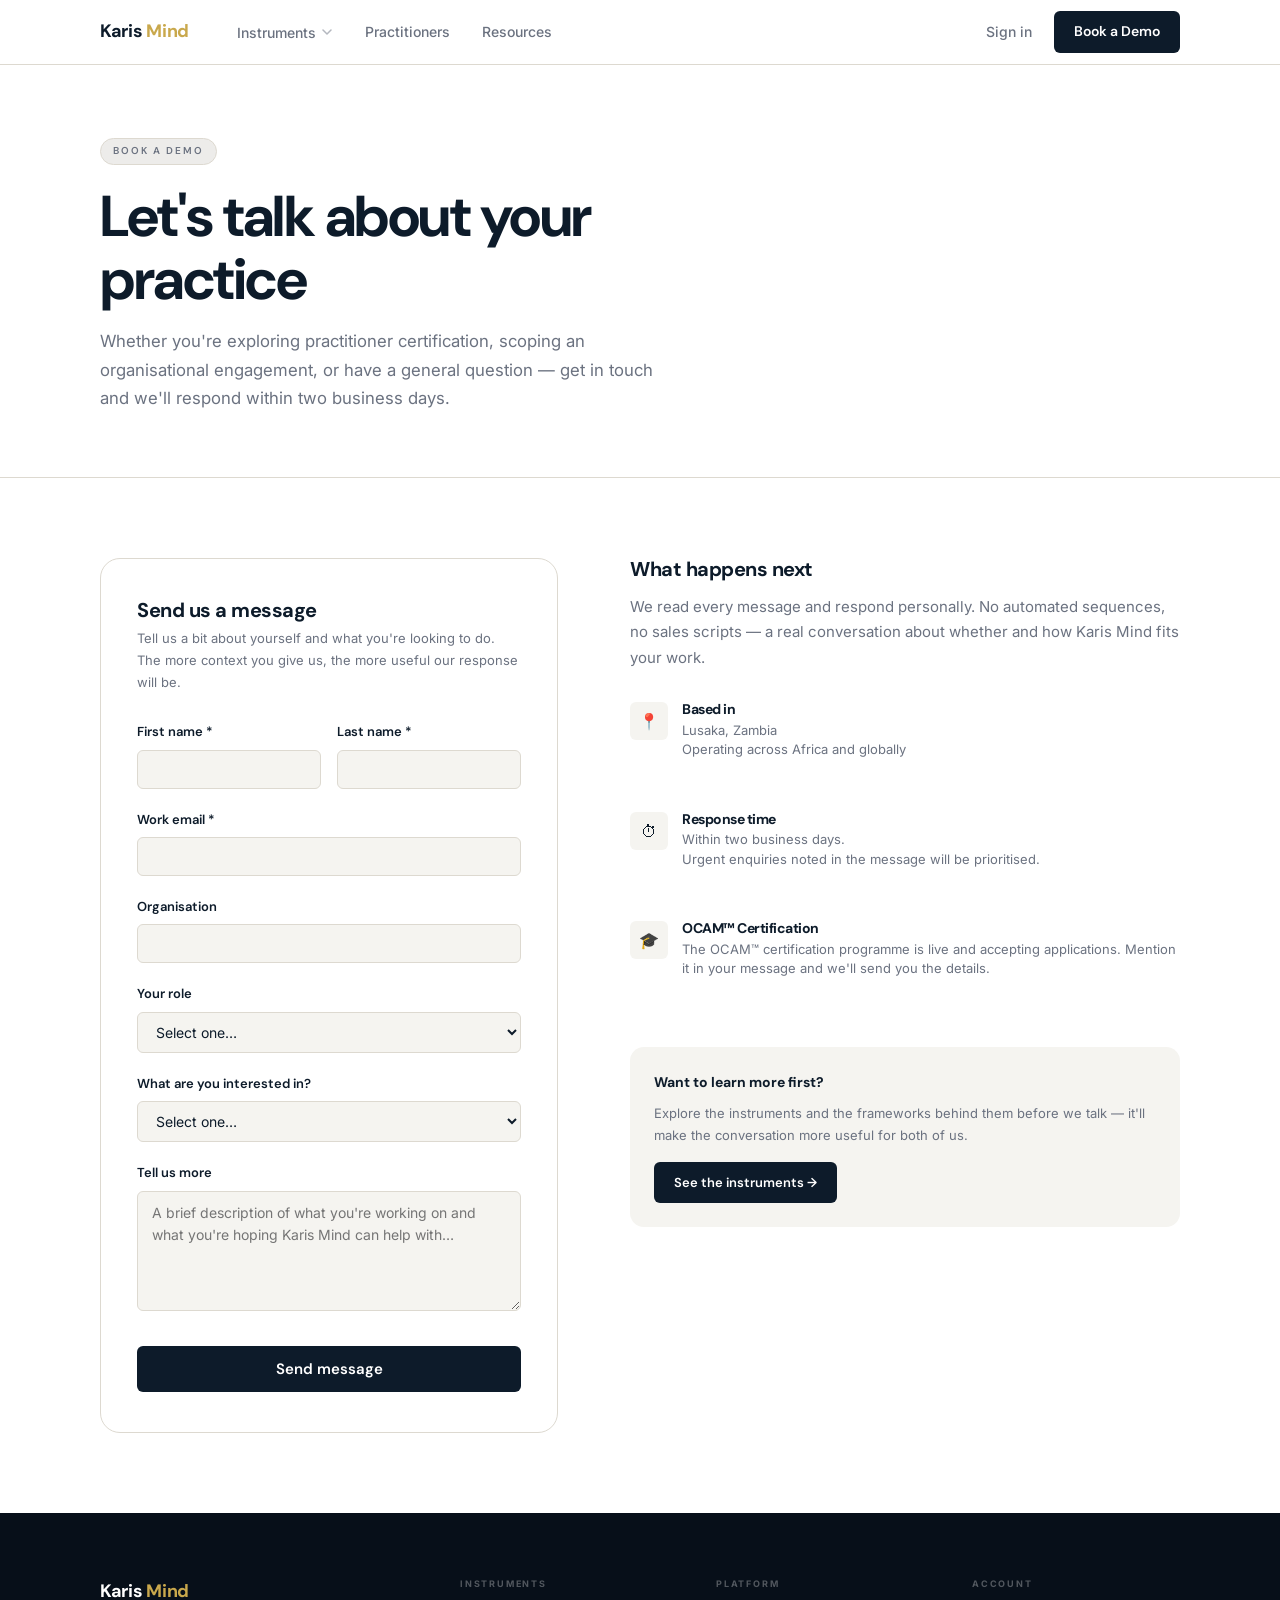
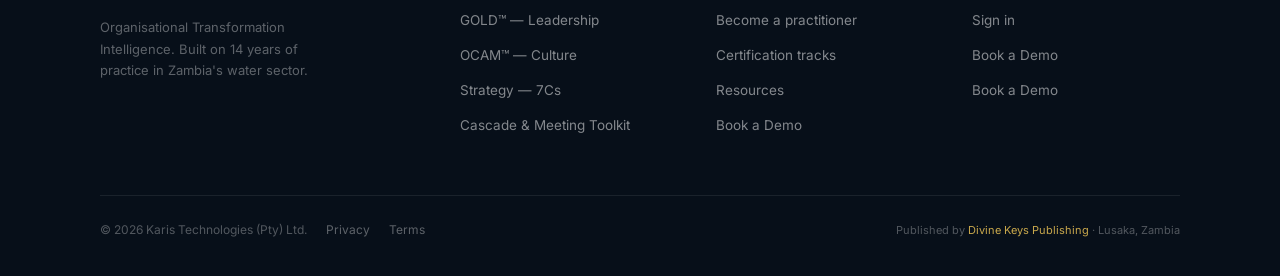
==== commit 68c85bd2: "Add files via upload" ====
--- a/contact.html
+++ b/contact.html
@@ -21,7 +21,7 @@
 <section class="page-hero">
   <div class="container">
     <span class="eyebrow">Book a Demo</span>
-    <h1>Book a demo</h1>
+    <h1>Let's talk about your practice</h1>
     <p>Whether you're exploring practitioner certification, scoping an organisational engagement, or have a general question — get in touch and we'll respond within two business days.</p>
   </div>
 </section>
@@ -125,9 +125,9 @@
         </div>
 
         <div style="margin-top:36px;background:var(--bg);border-radius:var(--radius-lg);padding:24px">
-          <div style="font-family:var(--font-display);font-size:14px;font-weight:700;color:var(--ink);margin-bottom:8px">Want to explore the workspace first?</div>
-          <p style="font-size:13px;margin-bottom:16px">The practitioner workspace is available with a free account. Try it before we talk — it'll make the conversation more useful for both of us.</p>
-          <a href="contact.html" class="btn-primary" style="font-size:13px;padding:10px 20px">Book a Demo →</a>
+          <div style="font-family:var(--font-display);font-size:14px;font-weight:700;color:var(--ink);margin-bottom:8px">Want to learn more first?</div>
+          <p style="font-size:13px;margin-bottom:16px">Explore the instruments and the frameworks behind them before we talk — it'll make the conversation more useful for both of us.</p>
+          <a href="instruments.html" class="btn-primary" style="font-size:13px;padding:10px 20px">See the instruments →</a>
         </div>
       </div>
 
